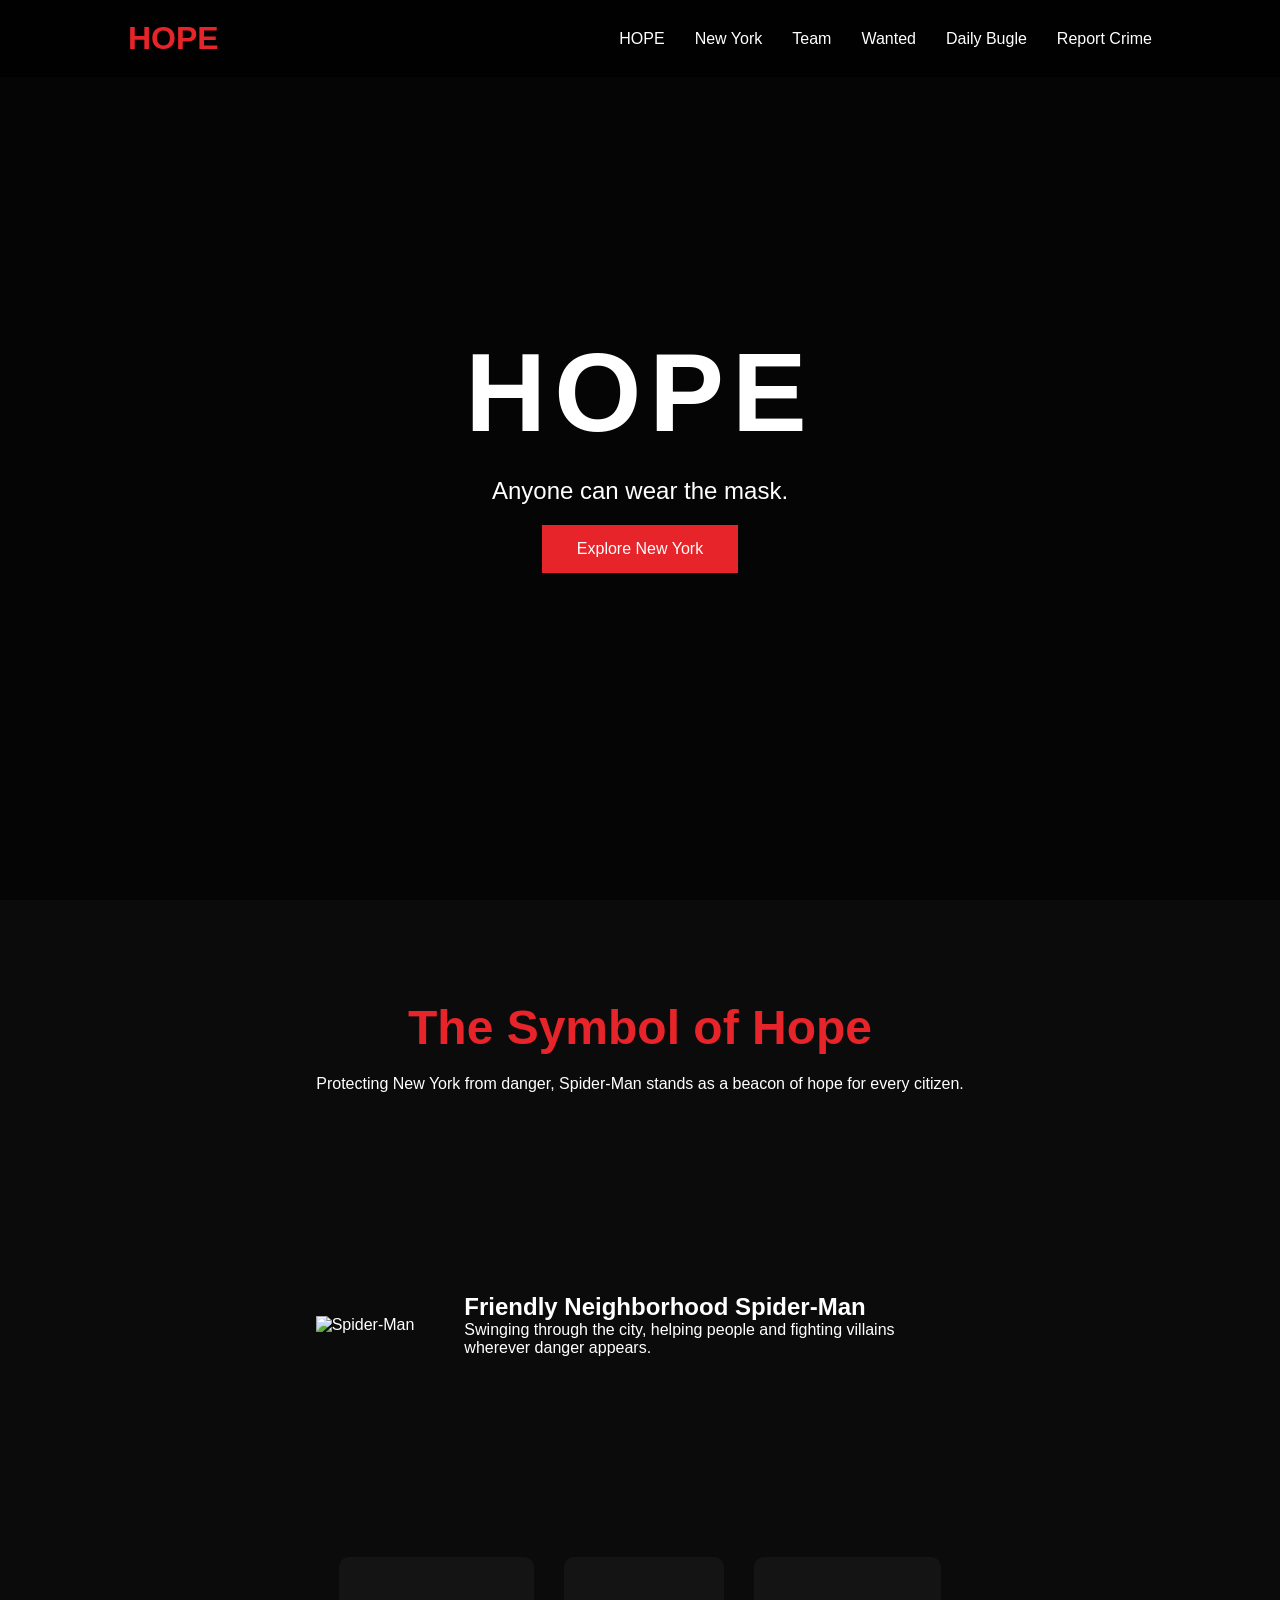
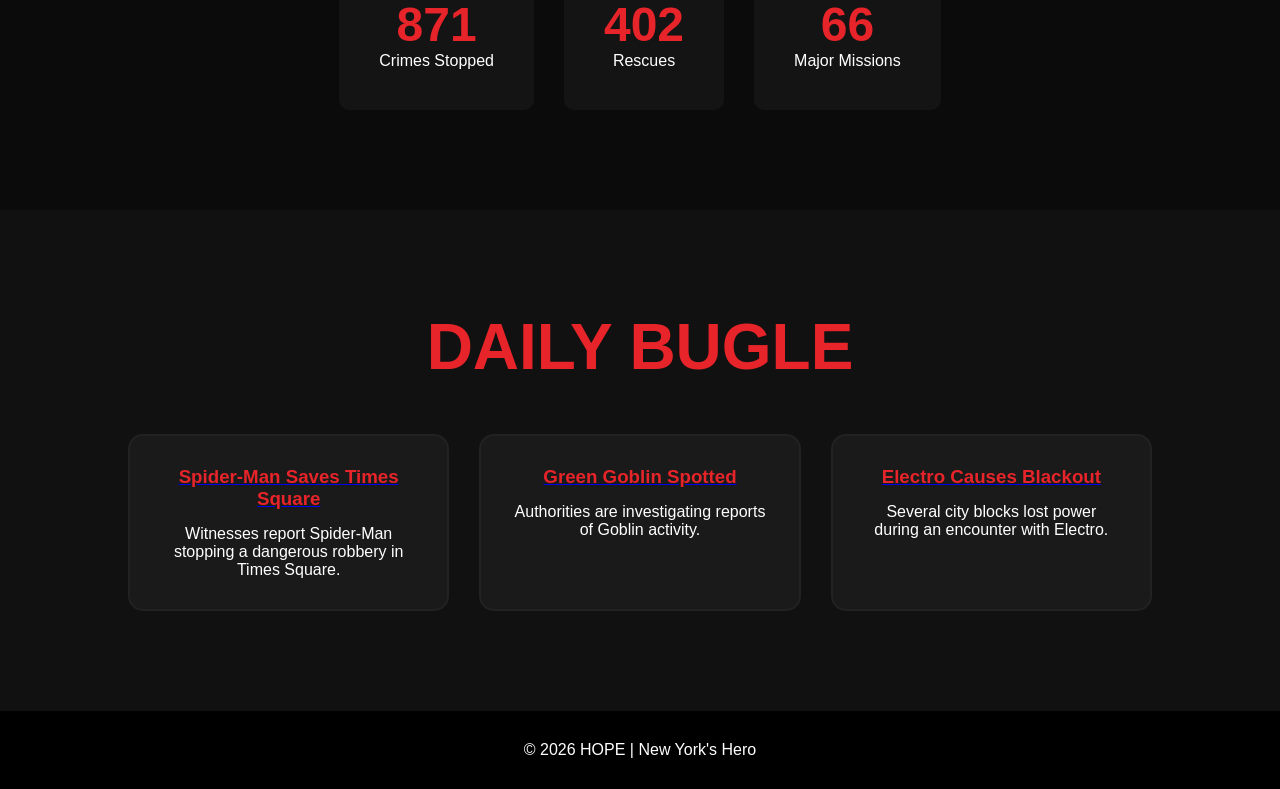
==== index.html @ 2bdfe686 "Add files via upload" ====
<!DOCTYPE html>
<html lang="en">
<head>
<meta charset="UTF-8">
<meta name="viewport" content="width=device-width, initial-scale=1.0">
<title>HOPE</title>

<link rel="stylesheet" href="index.css">

</head>
<body>

<nav>

    <div class="logo">HOPE</div>

    <ul>
        <li><a href="#">HOPE</a></li>
        <li><a href="newyork.html">New York</a></li>
        <li><a href="team.html">Team</a></li>
        <li><a href="wanted.html">Wanted</a></li>
        <li><a href="#dailybugle">Daily Bugle</a></li>
        <li><a href="contact.html">Report Crime</a></li>
    </ul>

</nav>

<section class="hero">

    <div class="overlay"></div>

    <div class="hero-content">

        <h1>HOPE</h1>

        <p id="heroQuote">
            Anyone can wear the mask.
        </p>

        <button id="exploreBtn">
            Explore New York
        </button>

    </div>

</section>

<section class="about">

    <h2>The Symbol of Hope</h2>

    <p>
        Protecting New York from danger,
        Spider-Man stands as a beacon of hope
        for every citizen.
    </p>

</section>

<section class="hero-info">

    <div class="image-box">

        <img src="image/spiderman.jpg"
             alt="Spider-Man">

    </div>

    <div class="text-box">

        <h2>
            Friendly Neighborhood Spider-Man
        </h2>

        <p>
            Swinging through the city,
            helping people and fighting villains
            wherever danger appears.
        </p>

    </div>

</section>

<section class="stats">

    <div class="card">

        <h3 class="counter"
            data-target="1287">0</h3>

        <p>Crimes Stopped</p>

    </div>

    <div class="card">

        <h3 class="counter"
            data-target="534">0</h3>

        <p>Rescues</p>

    </div>

    <div class="card">

        <h3 class="counter"
            data-target="97">0</h3>

        <p>Major Missions</p>

    </div>

</section>
<section id="dailybugle" class="dailybugle">

    <h2>DAILY BUGLE</h2>

    <div class="news-container">

        <div class="news-card">

            <a href="news1.html">
            <h3>
            Spider-Man Saves Times Square
            </h3>
            </a>

            <p>
            Witnesses report Spider-Man stopping
            a dangerous robbery in Times Square.
            </p> 

        </div>

        <div class="news-card">
            <a href="news2.html">
            <h3>Green Goblin Spotted</h3>
            </a>
            <p style=>
                Authorities are investigating
                reports of Goblin activity.
            </p>
        </div>

        <div class="news-card">
            <a href="news3.html">
            <h3>Electro Causes Blackout</h3>
            </a>
            <p>
                Several city blocks lost power
                during an encounter with Electro.
            </p>
        </div>

    </div>

</section>

<footer>

    <p>
        © 2026 HOPE | New York's Hero
    </p>

</footer>

<script src="index.js"></script>

</body>
</html>
---- index.css ----
*{
margin:0;
padding:0;
box-sizing:border-box;
font-family:Arial, sans-serif;
}

body{
background:#0b0b0b;
color:white;
}

nav{
display:flex;
justify-content:space-between;
align-items:center;
padding:20px 10%;
background:rgba(0,0,0,0.8);
position:fixed;
width:100%;
z-index:100;
}

.logo{
font-size:2rem;
font-weight:bold;
color:#e62429;
}

nav ul{
display:flex;
list-style:none;
gap:30px;
}

nav a{
text-decoration:none;
color:white;
}

.hero{
height:100vh;
background:url("spiderman-bg.jpg");
background-size:cover;
background-position:center;
display:flex;
justify-content:center;
align-items:center;
position:relative;
}

.overlay{
position:absolute;
inset:0;
background:rgba(0,0,0,.5);
}

.hero-content{
position:relative;
text-align:center;
z-index:2;
}

.hero h1{
font-size:7rem;
letter-spacing:8px;
}

.hero p{
font-size:1.5rem;
margin:20px 0;
}

.hero button{
padding:15px 35px;
border:none;
background:#e62429;
color:white;
cursor:pointer;
font-size:1rem;
}

.about{
padding:100px 10%;
text-align:center;
}

.about h2{
margin-bottom:20px;
font-size:3rem;
color:#e62429;
}

.hero-info{
display:flex;
align-items:center;
justify-content:center;
gap:50px;
padding:100px 10%;
}

.hero-info img{
width:350px;
}

.text-box{
max-width:500px;
}

.stats{
display:flex;
justify-content:center;
gap:30px;
padding:100px 10%;
}

.card{
background:#141414;
padding:40px;
text-align:center;
border-radius:10px;
}

.card h3{
color:#e62429;
font-size:3rem;
}

footer{
text-align:center;
padding:30px;
background:black;
}






html{
scroll-behavior:smooth;
}

.dailybugle{
padding:100px 10%;
background:#111;
text-align:center;
}

.dailybugle h2{
font-size:4rem;
color:#e62429;
margin-bottom:50px;
}

.news-container{
display:grid;
grid-template-columns:repeat(auto-fit,minmax(300px,1fr));
gap:30px;
}

.news-card{
background:#1a1a1a;
padding:30px;
border-radius:15px;
border:2px solid #222;
transition:.3s;
}

.news-card:hover{
transform:translateY(-10px);
border-color:#e62429;
box-shadow:0 0 20px rgba(230,36,41,.4);
}

.news-card h3{
color:#e62429;
margin-bottom:15px;
}
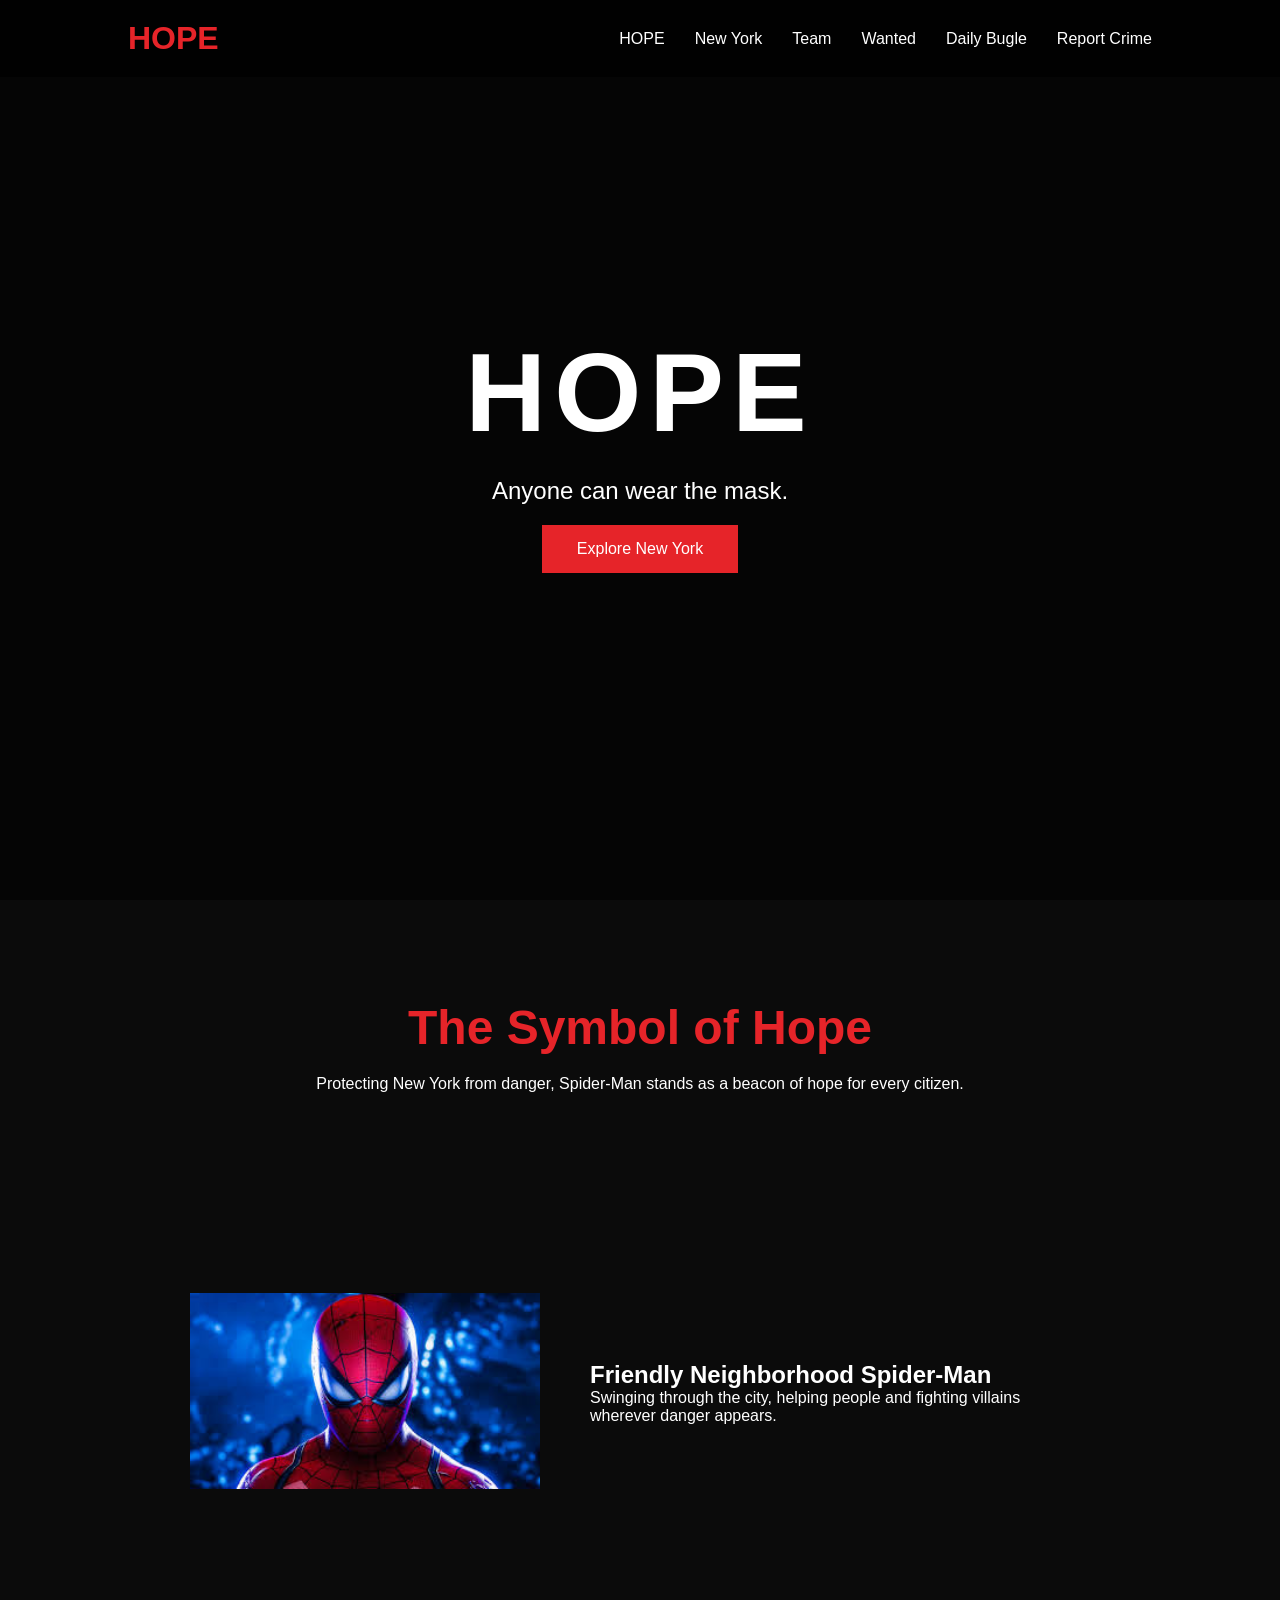
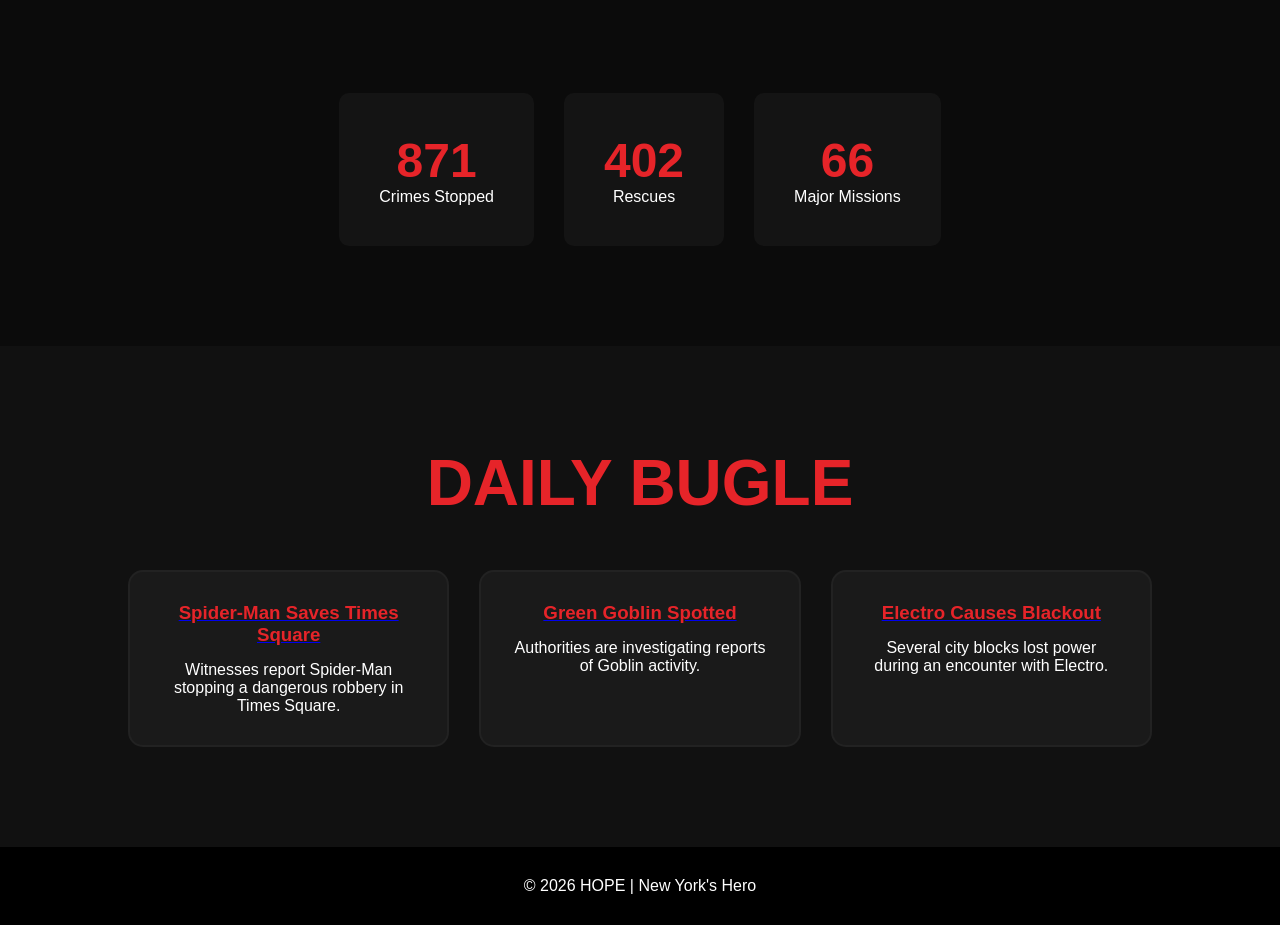
==== commit 2e647e6e: "Update index.html" ====
--- a/index.html
+++ b/index.html
@@ -61,7 +61,7 @@
 
     <div class="image-box">
 
-        <img src="image/spiderman.jpg"
+        <img src="spiderman.jpg"
              alt="Spider-Man">
 
     </div>
@@ -168,4 +168,4 @@
 <script src="index.js"></script>
 
 </body>
-</html>+</html>
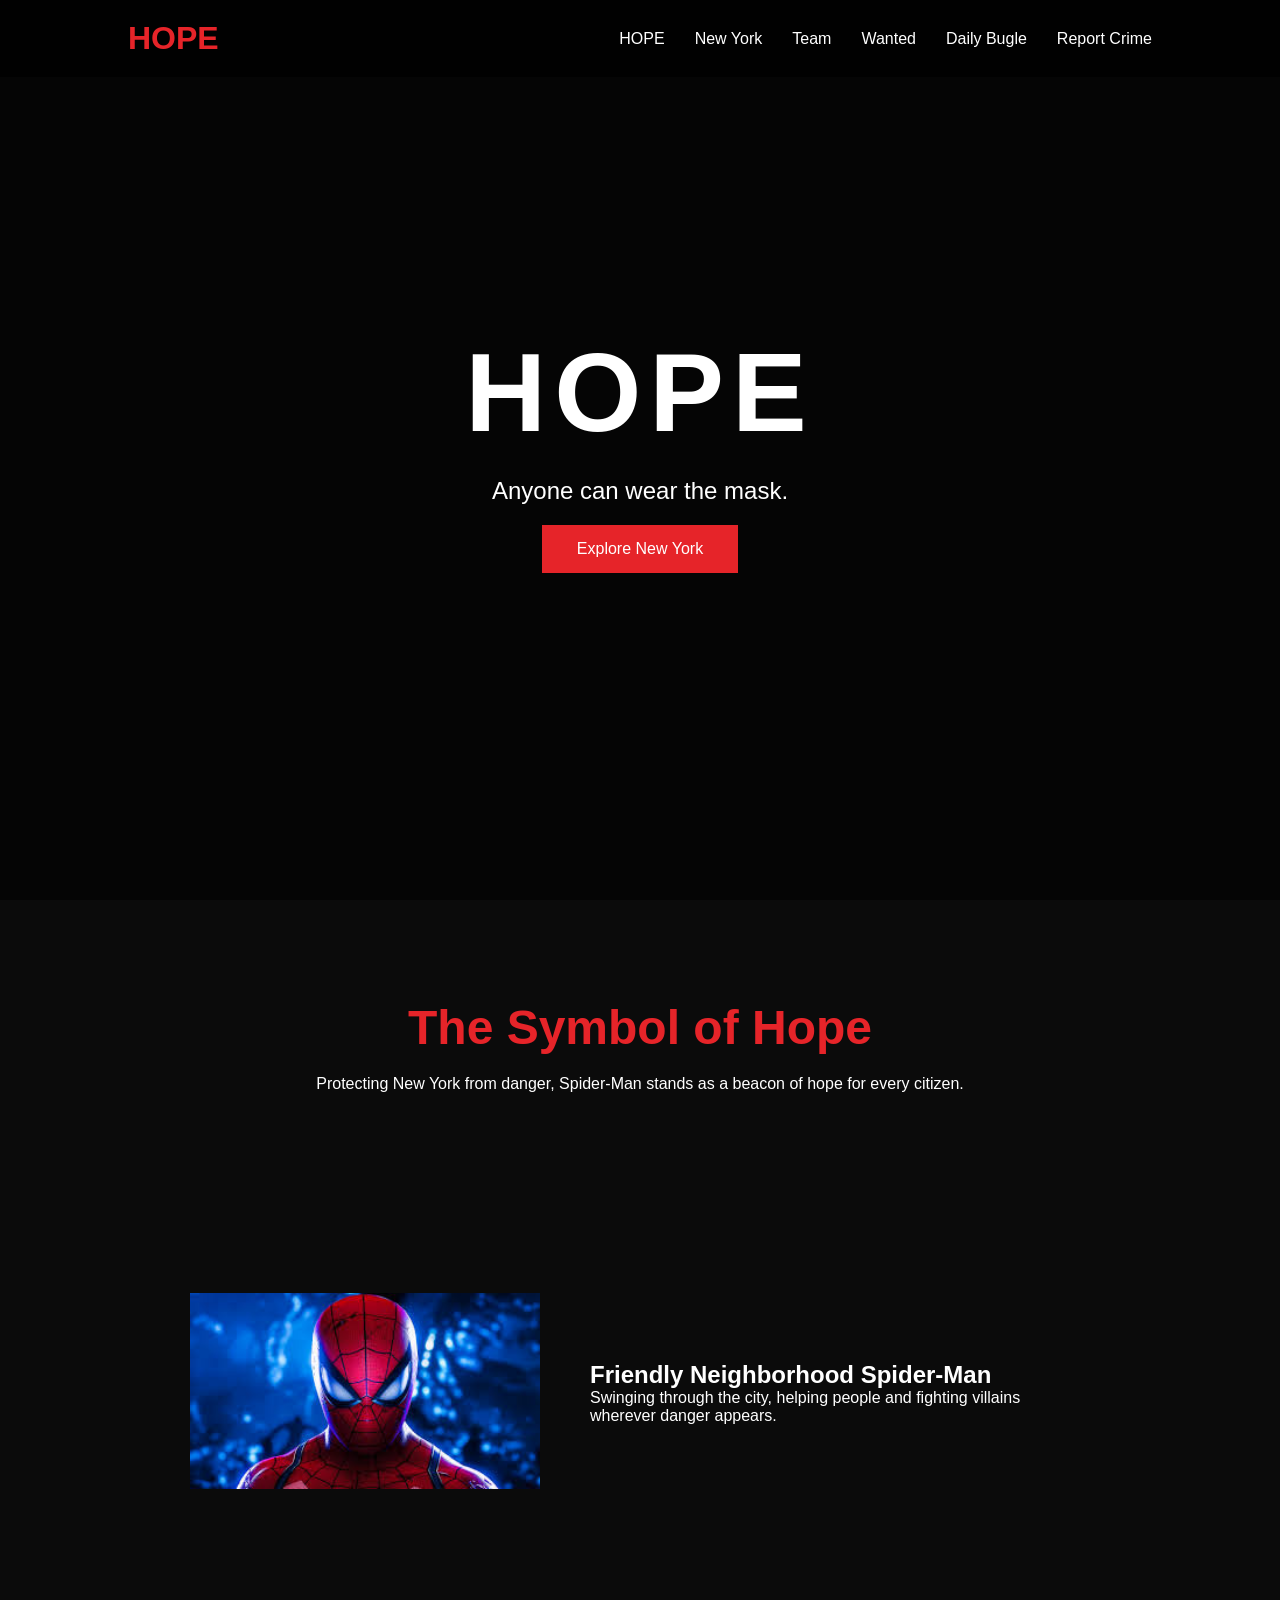
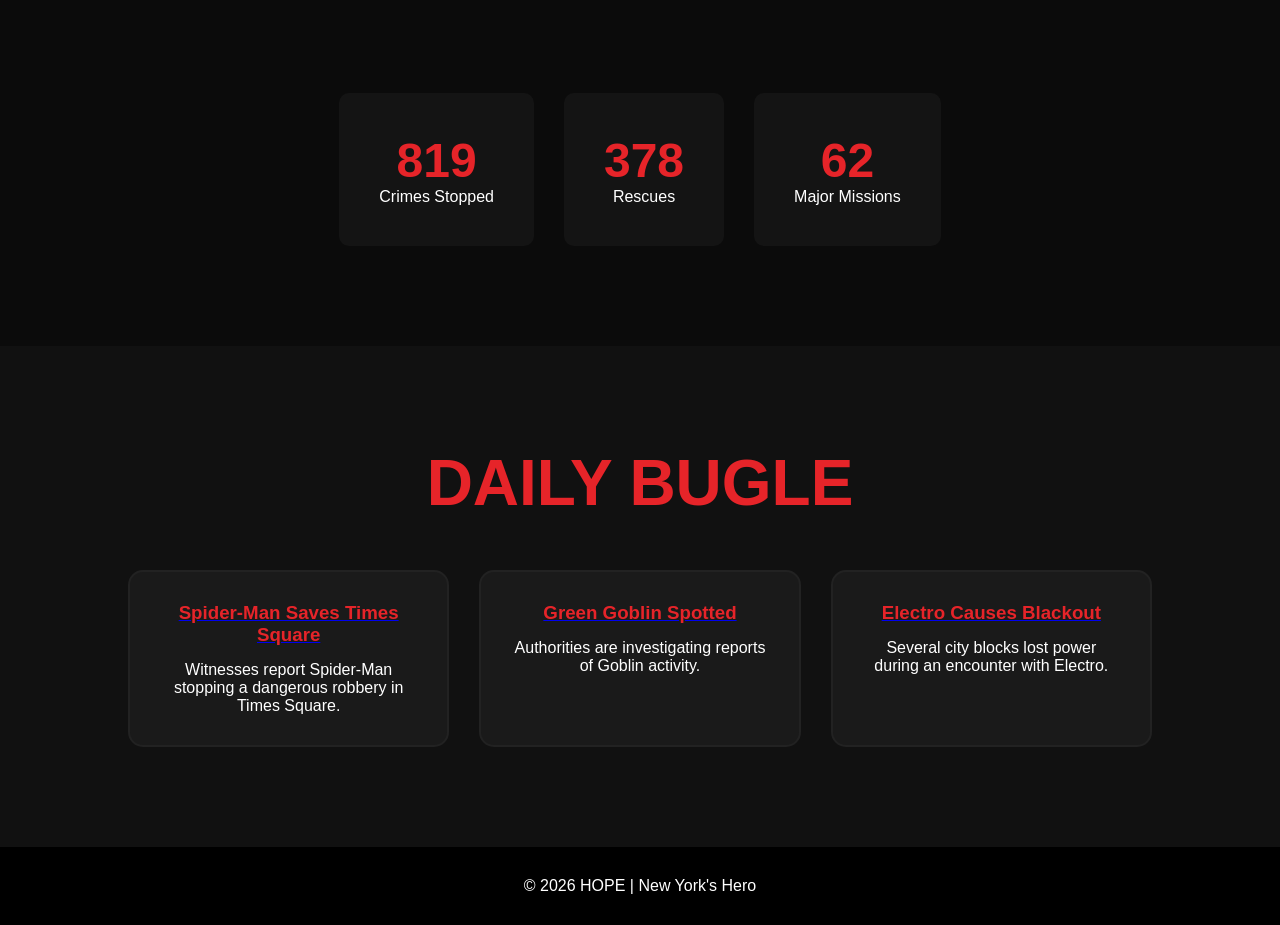
==== commit 2e72c643: "Update index.html" ====
--- a/index.html
+++ b/index.html
@@ -6,6 +6,7 @@
 <title>HOPE</title>
 
 <link rel="stylesheet" href="index.css">
+<link rel="stylesheet" href="responsive.css">
 
 </head>
 <body>
--- a/responsive.css
+++ b/responsive.css
@@ -0,0 +1,107 @@
+/* MOBILE */
+
+@media (max-width:768px){
+
+nav{
+flex-direction:column;
+padding:15px;
+}
+
+nav ul{
+display:flex;
+flex-wrap:wrap;
+justify-content:center;
+gap:15px;
+margin-top:10px;
+}
+
+/* Hero */
+
+.hero h1{
+font-size:3rem;
+}
+
+.hero p{
+font-size:1rem;
+}
+
+/* Image + Text Sections */
+
+.hero-info{
+flex-direction:column;
+text-align:center;
+}
+
+.hero-info img,
+.image-box img{
+width:90%;
+max-width:350px;
+}
+
+/* Cards */
+
+.stats{
+flex-direction:column;
+align-items:center;
+}
+
+.card{
+width:90%;
+}
+
+/* Database Pages */
+
+.database{
+grid-template-columns:1fr !important;
+}
+
+.villain-list{
+width:100%;
+}
+
+.intel-panel{
+width:100%;
+}
+
+/* Team Page */
+
+.team-list{
+width:100%;
+}
+
+/* News Cards */
+
+.news-container{
+grid-template-columns:1fr;
+}
+
+.news-card{
+width:100%;
+}
+
+/* Forms */
+
+.container{
+width:95%;
+padding:10px;
+}
+
+form{
+width:100%;
+}
+
+/* Images */
+
+img{
+max-width:100%;
+height:auto;
+}
+
+/* Footer */
+
+footer{
+text-align:center;
+padding:20px;
+}
+
+}
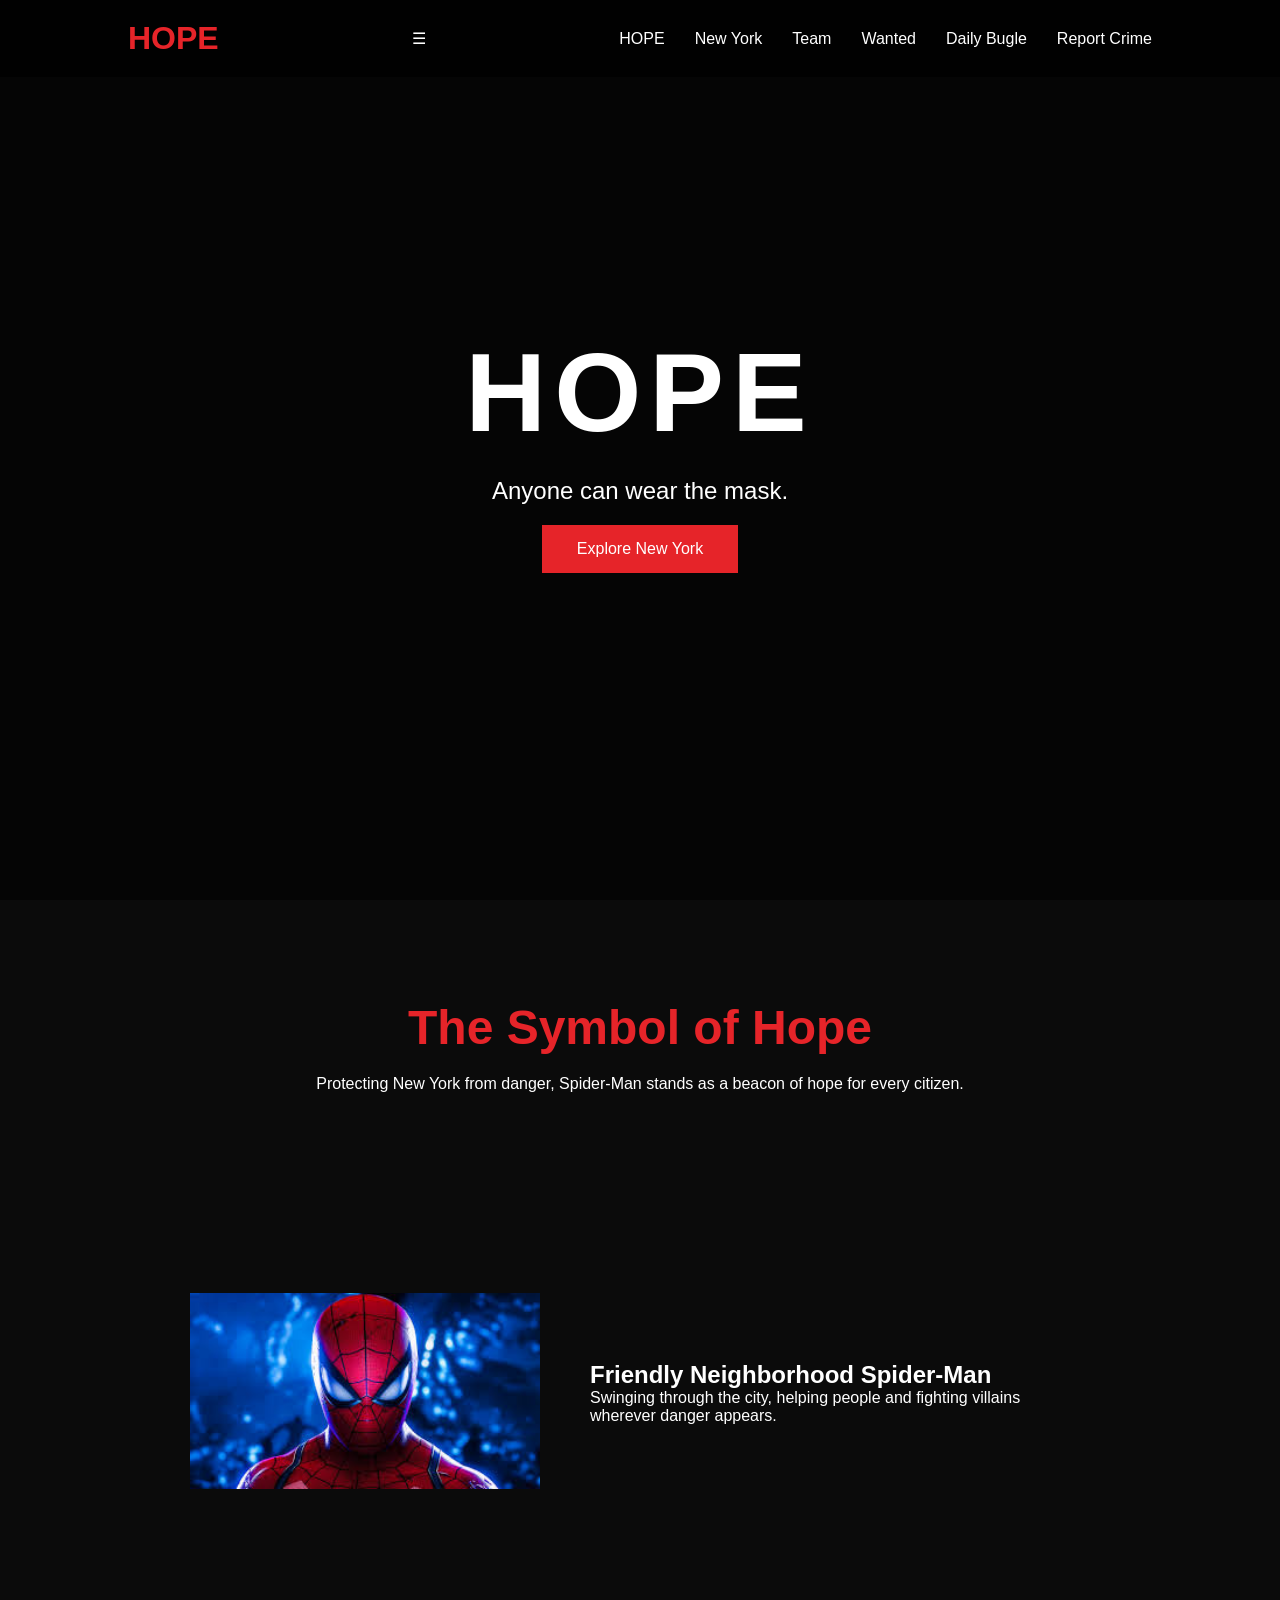
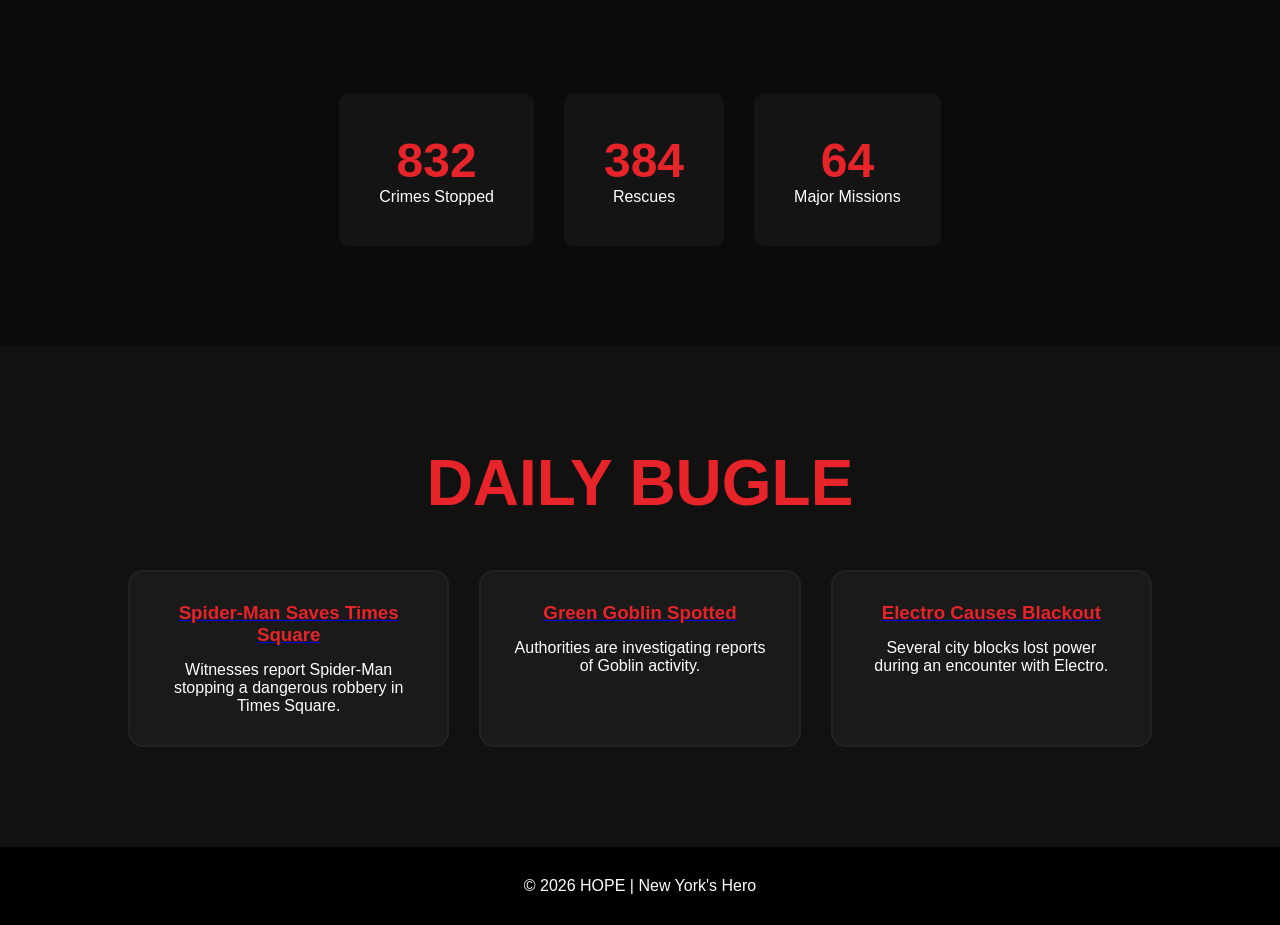
==== commit e3264503: "Update index.html" ====
--- a/index.html
+++ b/index.html
@@ -14,8 +14,11 @@
 <nav>
 
     <div class="logo">HOPE</div>
-
-    <ul>
+    <div class="menu-btn" onclick="toggleMenu()">
+    ☰
+    </div>
+    
+    <ul id="navLinks">
         <li><a href="#">HOPE</a></li>
         <li><a href="newyork.html">New York</a></li>
         <li><a href="team.html">Team</a></li>
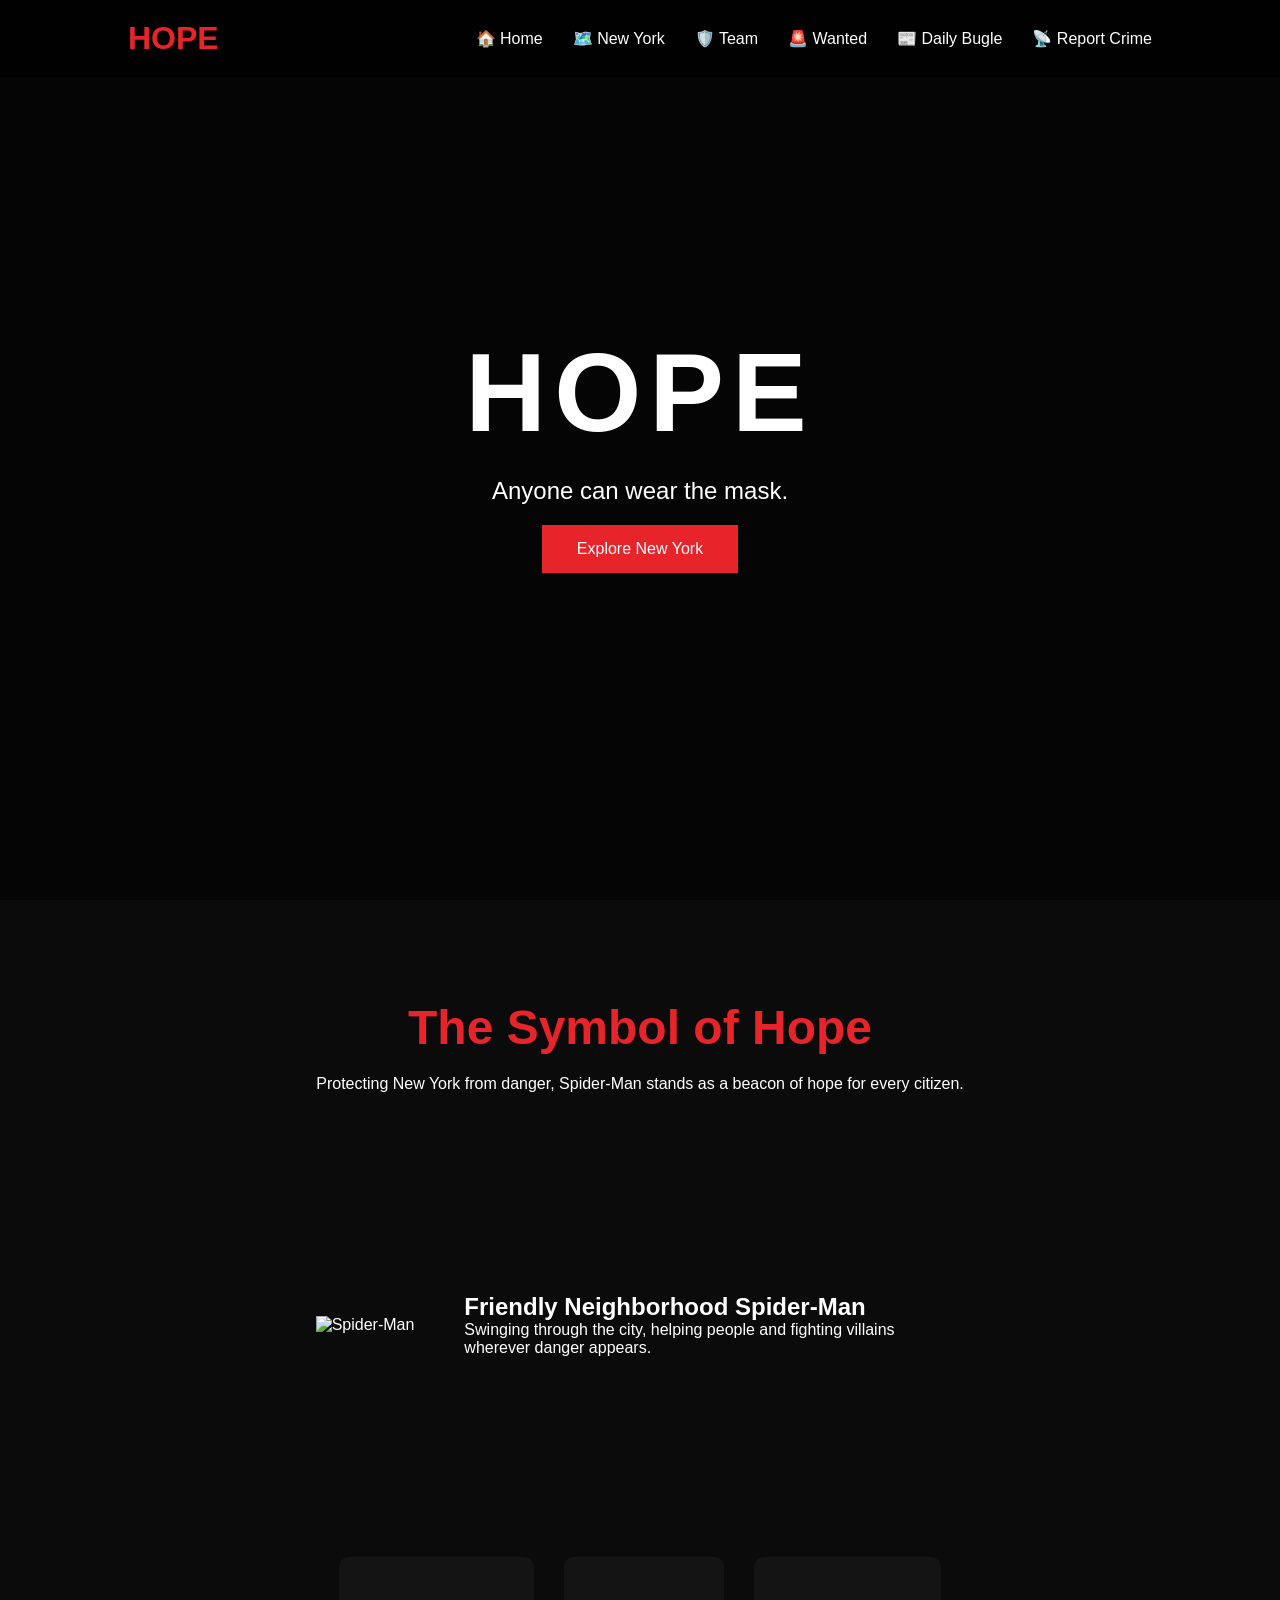
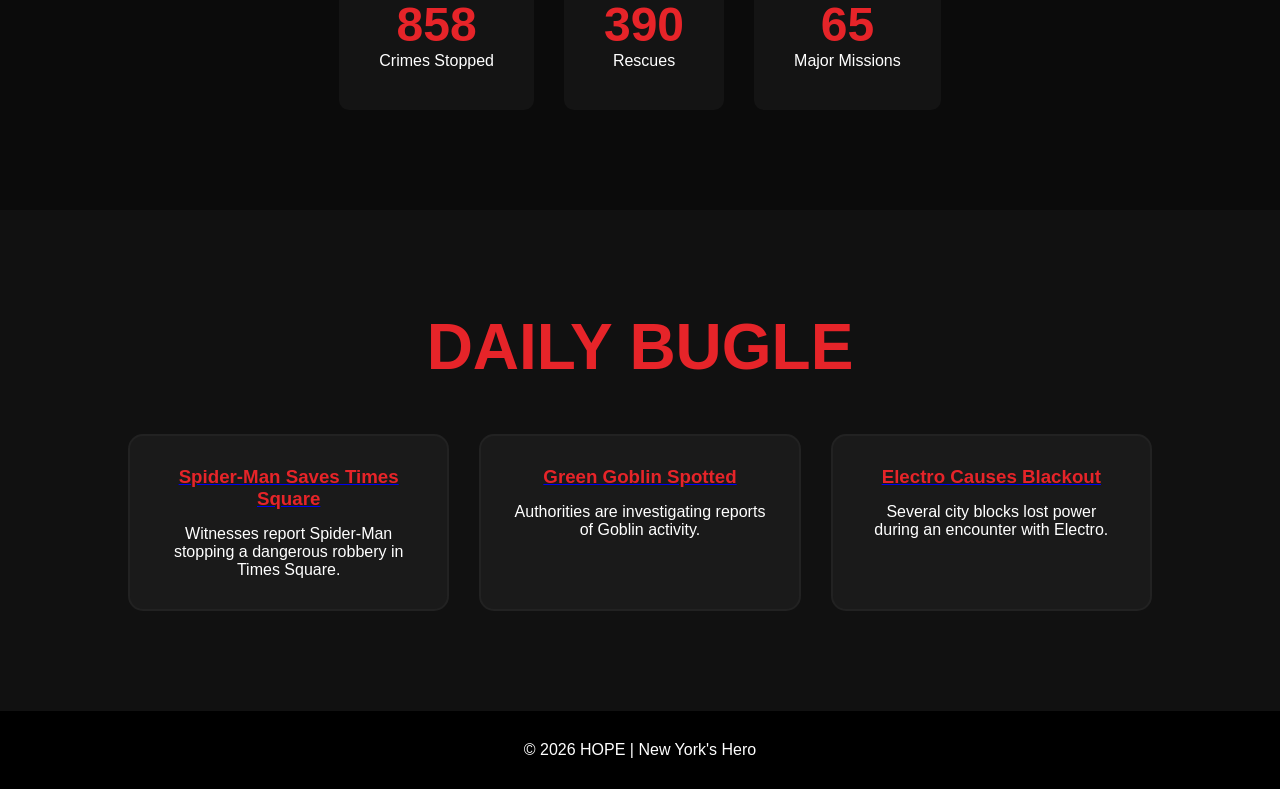
==== commit 57556d0a: "Update index.html" ====
--- a/index.html
+++ b/index.html
@@ -10,24 +10,31 @@
 
 </head>
 <body>
-
-<nav>
+    <nav>
 
     <div class="logo">HOPE</div>
+
     <div class="menu-btn" onclick="toggleMenu()">
     ☰
     </div>
-    
+
     <ul id="navLinks">
-        <li><a href="#">HOPE</a></li>
-        <li><a href="newyork.html">New York</a></li>
-        <li><a href="team.html">Team</a></li>
-        <li><a href="wanted.html">Wanted</a></li>
-        <li><a href="#dailybugle">Daily Bugle</a></li>
-        <li><a href="contact.html">Report Crime</a></li>
+
+    <li><a href="#">🏠 Home</a></li>
+
+    <li><a href="newyork.html">🗺️ New York</a></li>
+
+    <li><a href="team.html">🛡️ Team</a></li>
+
+    <li><a href="wanted.html">🚨 Wanted</a></li>
+
+    <li><a href="#dailybugle">📰 Daily Bugle</a></li>
+
+    <li><a href="contact.html">📡 Report Crime</a></li>
+
     </ul>
 
-</nav>
+    </nav>
 
 <section class="hero">
 
@@ -65,7 +72,7 @@
 
     <div class="image-box">
 
-        <img src="spiderman.jpg"
+        <img src="image/spiderman.jpg"
              alt="Spider-Man">
 
     </div>
--- a/responsive.css
+++ b/responsive.css
@@ -1,21 +1,42 @@
 /* MOBILE */
+
+.menu-btn{
+display:none;
+font-size:30px;
+cursor:pointer;
+color:white;
+}
 
 @media (max-width:768px){
 
+/* NAVBAR */
+
 nav{
-flex-direction:column;
-padding:15px;
+display:flex;
+justify-content:space-between;
+align-items:center;
+flex-wrap:wrap;
+padding:15px 20px;
+}
+
+.menu-btn{
+display:block;
 }
 
 nav ul{
-display:flex;
-flex-wrap:wrap;
-justify-content:center;
+display:none;
+width:100%;
+flex-direction:column;
+text-align:center;
+margin-top:15px;
 gap:15px;
-margin-top:10px;
 }
 
-/* Hero */
+nav ul.active{
+display:flex;
+}
+
+/* HERO */
 
 .hero h1{
 font-size:3rem;
@@ -25,7 +46,7 @@
 font-size:1rem;
 }
 
-/* Image + Text Sections */
+/* IMAGE + TEXT SECTIONS */
 
 .hero-info{
 flex-direction:column;
@@ -38,7 +59,7 @@
 max-width:350px;
 }
 
-/* Cards */
+/* STATS */
 
 .stats{
 flex-direction:column;
@@ -49,7 +70,7 @@
 width:90%;
 }
 
-/* Database Pages */
+/* DATABASE PAGES */
 
 .database{
 grid-template-columns:1fr !important;
@@ -63,13 +84,13 @@
 width:100%;
 }
 
-/* Team Page */
+/* TEAM PAGE */
 
 .team-list{
 width:100%;
 }
 
-/* News Cards */
+/* NEWS CARDS */
 
 .news-container{
 grid-template-columns:1fr;
@@ -79,7 +100,7 @@
 width:100%;
 }
 
-/* Forms */
+/* FORMS */
 
 .container{
 width:95%;
@@ -90,18 +111,18 @@
 width:100%;
 }
 
-/* Images */
+/* IMAGES */
 
 img{
 max-width:100%;
 height:auto;
 }
 
-/* Footer */
+/* FOOTER */
 
 footer{
 text-align:center;
 padding:20px;
 }
 
-}+}
